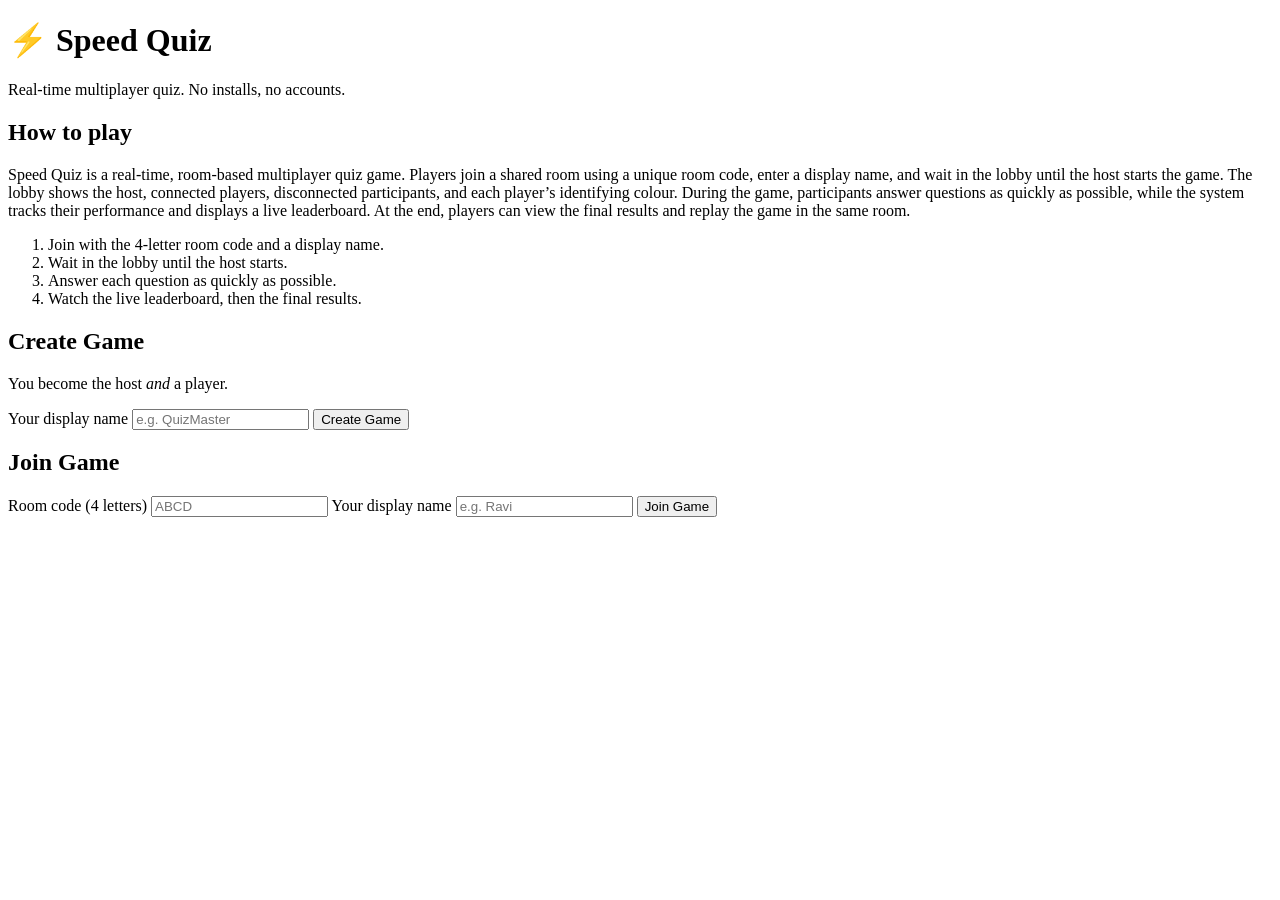
==== public/index.html @ 5b80a2ba "Add How to Play instructions for players" ====
<!DOCTYPE html>
<html lang="en">
<head>
<meta charset="utf-8">
<meta name="viewport" content="width=device-width, initial-scale=1">
<title>Speed Quiz</title>
<link rel="stylesheet" href="app.css">
</head>
<body>
<main class="wrap narrow">
  <h1 class="logo">⚡ Speed Quiz</h1>
  <p class="tagline">Real-time multiplayer quiz. No installs, no accounts.</p>

  <section class="card">
    <h2>How to play</h2>
    <p class="muted">Speed Quiz is a real-time, room-based multiplayer quiz game. Players join a shared room using a unique room code, enter a display name, and wait in the lobby until the host starts the game. The lobby shows the host, connected players, disconnected participants, and each player’s identifying colour. During the game, participants answer questions as quickly as possible, while the system tracks their performance and displays a live leaderboard. At the end, players can view the final results and replay the game in the same room.</p>
    <ol class="muted">
      <li>Join with the 4-letter room code and a display name.</li>
      <li>Wait in the lobby until the host starts.</li>
      <li>Answer each question as quickly as possible.</li>
      <li>Watch the live leaderboard, then the final results.</li>
    </ol>
  </section>

  <section class="card">
    <h2>Create Game</h2>
    <p class="muted">You become the host <em>and</em> a player.</p>
    <label class="field">
      <span>Your display name</span>
      <input id="create-name" maxlength="20" autocomplete="nickname" placeholder="e.g. QuizMaster">
    </label>
    <button id="create-btn" class="btn primary big">Create Game</button>
  </section>

  <section class="card">
    <h2>Join Game</h2>
    <label class="field">
      <span>Room code (4 letters)</span>
      <input id="join-room" maxlength="4" autocomplete="off" placeholder="ABCD" class="room-input">
    </label>
    <label class="field">
      <span>Your display name</span>
      <input id="join-name" maxlength="20" autocomplete="nickname" placeholder="e.g. Ravi">
    </label>
    <button id="join-btn" class="btn big">Join Game</button>
  </section>

  <p id="landing-error" class="error" hidden></p>
</main>
<script src="/socket.io/socket.io.js"></script>
<script>
(function () {
  'use strict';
  var params = new URLSearchParams(location.search);
  var prefill = (params.get('room') || '').toUpperCase().slice(0, 4);
  if (prefill) document.getElementById('join-room').value = prefill;

  var socket = io(); // relative URL: works behind tunnels/proxies
  var err = document.getElementById('landing-error');
  function showError(m) { err.textContent = m; err.hidden = false; }
  function clearError() { err.hidden = true; }
  function busy(btn, on) { btn.disabled = on; btn.classList.toggle('busy', on); }

  document.getElementById('create-btn').addEventListener('click', function () {
    clearError();
    var name = document.getElementById('create-name').value.trim();
    if (!name) return showError('Enter a display name first.');
    var btn = this; busy(btn, true);
    socket.emit('create-room', { name: name }, function (res) {
      busy(btn, false);
      if (!res || !res.ok) return showError((res && res.error) || 'Could not create room.');
      storeCreds(res.room, res.token, name);
      location.href = 'host.html?room=' + encodeURIComponent(res.room);
    });
  });

  document.getElementById('join-btn').addEventListener('click', function () {
    clearError();
    var room = document.getElementById('join-room').value.trim().toUpperCase();
    var name = document.getElementById('join-name').value.trim();
    if (!/^[A-Z]{4}$/.test(room)) return showError('Room code must be 4 letters.');
    if (!name) return showError('Enter a display name first.');
    var btn = this; busy(btn, true);
    socket.emit('join-room', { room: room, name: name }, function (res) {
      busy(btn, false);
      if (!res || !res.ok) return showError((res && res.error) || 'Could not join room.');
      storeCreds(res.room, res.token, name);
      location.href = 'player.html?room=' + encodeURIComponent(res.room);
    });
  });

  function storeCreds(room, token, name) {
    try {
      localStorage.setItem('sq_' + room + '_token', token);
      localStorage.setItem('sq_' + room + '_name', name);
    } catch (e) { /* private mode etc. */ }
  }
})();
</script>
</body>
</html>
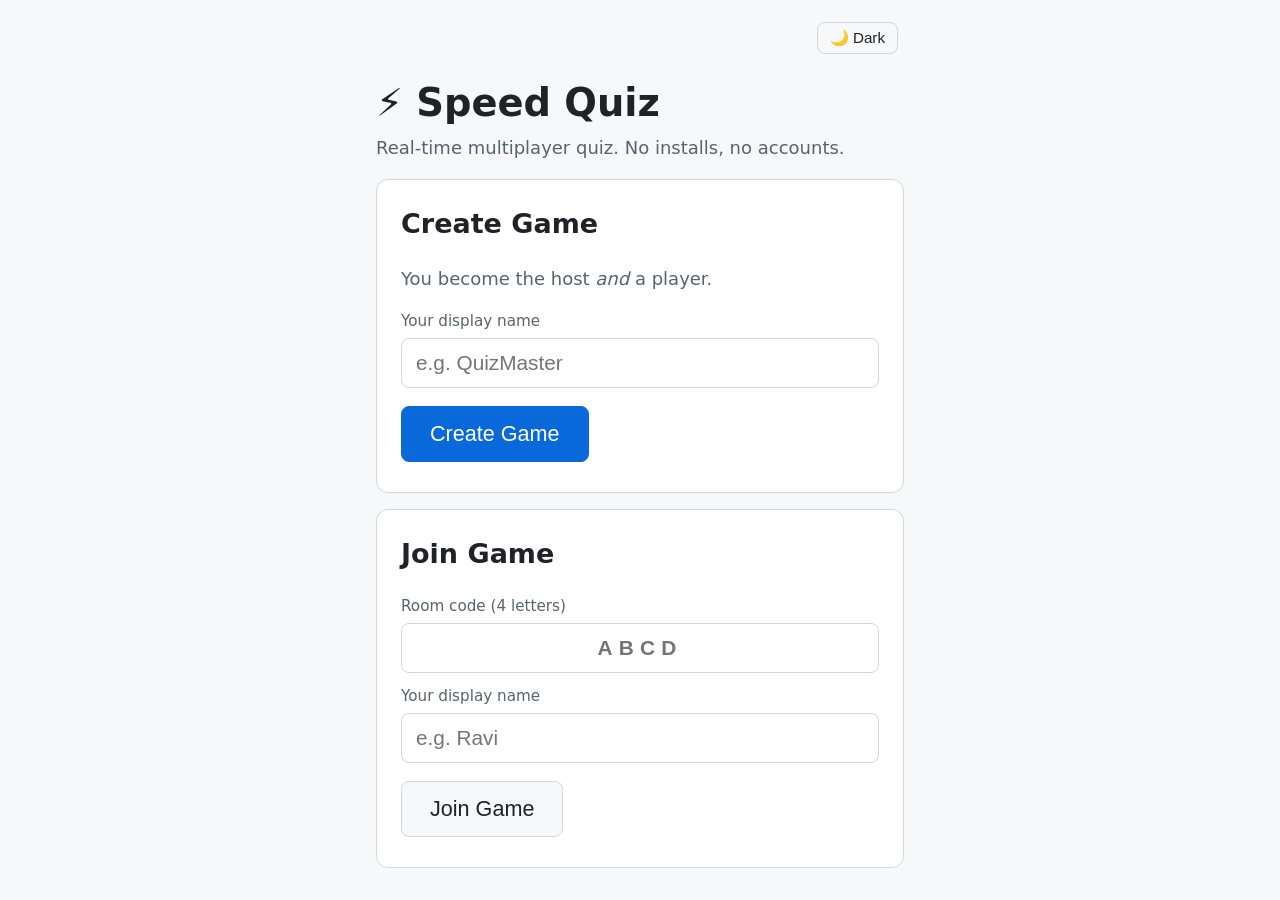
==== commit d8e45dd6: "Add light/dark theme toggle with system preference and persistence Fixes Tharsanan1/SpeedQuiz#3: tog" ====
--- a/public/index.html
+++ b/public/index.html
@@ -5,22 +5,16 @@
 <meta name="viewport" content="width=device-width, initial-scale=1">
 <title>Speed Quiz</title>
 <link rel="stylesheet" href="app.css">
+<script>try{var __t=localStorage.getItem('sq_theme');if(__t!=='light'&&__t!=='dark'){__t=(window.matchMedia&&matchMedia('(prefers-color-scheme: light)').matches)?'light':'dark';}document.documentElement.setAttribute('data-theme',__t);}catch(e){}</script>
 </head>
 <body>
 <main class="wrap narrow">
+  <div class="topbar">
+    <span></span>
+    <button type="button" class="btn theme-toggle" data-theme-toggle aria-label="Toggle dark mode">🌙 Dark</button>
+  </div>
   <h1 class="logo">⚡ Speed Quiz</h1>
   <p class="tagline">Real-time multiplayer quiz. No installs, no accounts.</p>
-
-  <section class="card">
-    <h2>How to play</h2>
-    <p class="muted">Speed Quiz is a real-time, room-based multiplayer quiz game. Players join a shared room using a unique room code, enter a display name, and wait in the lobby until the host starts the game. The lobby shows the host, connected players, disconnected participants, and each player’s identifying colour. During the game, participants answer questions as quickly as possible, while the system tracks their performance and displays a live leaderboard. At the end, players can view the final results and replay the game in the same room.</p>
-    <ol class="muted">
-      <li>Join with the 4-letter room code and a display name.</li>
-      <li>Wait in the lobby until the host starts.</li>
-      <li>Answer each question as quickly as possible.</li>
-      <li>Watch the live leaderboard, then the final results.</li>
-    </ol>
-  </section>
 
   <section class="card">
     <h2>Create Game</h2>
@@ -48,6 +42,7 @@
   <p id="landing-error" class="error" hidden></p>
 </main>
 <script src="/socket.io/socket.io.js"></script>
+<script src="theme.js"></script>
 <script>
 (function () {
   'use strict';
--- a/public/app.css
+++ b/public/app.css
@@ -0,0 +1,167 @@
+:root {
+  --bg: #0d1117;
+  --card: #161b22;
+  --border: #30363d;
+  --text: #f0f6fc;
+  --muted: #8b949e;
+  --accent: #2f81f7;
+  --accent2: #1f6feb;
+  --good: #3fb950;
+  --bad: #f85149;
+  --gold: #ffd700;
+  --input-bg: #0d1117;
+  --btn-bg: #21262d;
+  --btn-hover: #30363d;
+  --badge-bg: #21262d;
+  --color-scheme: dark;
+}
+:root[data-theme="light"] {
+  --bg: #f6f8fa;
+  --card: #ffffff;
+  --border: #d0d7de;
+  --text: #1f2328;
+  --muted: #59636e;
+  --accent: #0969da;
+  --accent2: #0969da;
+  --good: #1a7f37;
+  --bad: #d1242f;
+  --gold: #9a6700;
+  --input-bg: #ffffff;
+  --btn-bg: #f6f8fa;
+  --btn-hover: #eaeef2;
+  --badge-bg: #eaeef2;
+  --color-scheme: light;
+}
+* { box-sizing: border-box; }
+html { color-scheme: var(--color-scheme); }
+body {
+  margin: 0;
+  background: var(--bg);
+  color: var(--text);
+  font-family: system-ui, -apple-system, "Segoe UI", Roboto, sans-serif;
+  font-size: 18px;
+  line-height: 1.45;
+}
+.wrap { max-width: 1100px; margin: 0 auto; padding: 16px; }
+.wrap.narrow { max-width: 560px; }
+.logo { font-size: 2.4rem; margin: 0.4em 0 0.1em; }
+.logo.small { font-size: 1.4rem; margin: 0; }
+.tagline { color: var(--muted); margin-top: 0; }
+.topbar { display: flex; align-items: center; gap: 12px; margin-bottom: 12px; }
+.conn { margin-left: auto; color: var(--muted); font-size: 0.85rem; }
+.conn.on { color: var(--good); }
+.me { color: var(--muted); font-size: 0.95rem; }
+.card {
+  background: var(--card);
+  border: 1px solid var(--border);
+  border-radius: 12px;
+  padding: 24px;
+  margin-bottom: 16px;
+}
+.card h2 { margin-top: 0; }
+.muted { color: var(--muted); }
+.field { display: block; margin: 12px 0; }
+.field span { display: block; margin-bottom: 6px; color: var(--muted); font-size: 0.95rem; }
+input {
+  width: 100%;
+  font-size: 1.3rem;
+  padding: 12px 14px;
+  border-radius: 8px;
+  border: 1px solid var(--border);
+  background: var(--input-bg);
+  color: var(--text);
+}
+input:focus { outline: 2px solid var(--accent); border-color: var(--accent); }
+.room-input { text-transform: uppercase; font-weight: 700; letter-spacing: 0.3em; text-align: center; }
+.btn {
+  font-size: 1.1rem;
+  padding: 12px 20px;
+  border-radius: 8px;
+  border: 1px solid var(--border);
+  background: var(--btn-bg);
+  color: var(--text);
+  cursor: pointer;
+  margin: 6px 6px 6px 0;
+}
+.btn:hover:not(:disabled) { background: var(--btn-hover); }
+.btn:disabled { opacity: 0.45; cursor: not-allowed; }
+.btn.primary { background: var(--accent2); border-color: var(--accent2); color: #fff; }
+.btn.primary:hover:not(:disabled) { background: var(--accent); }
+.btn.danger { background: transparent; border-color: var(--bad); color: var(--bad); }
+.btn.big { font-size: 1.35rem; padding: 14px 28px; }
+.error { color: var(--bad); font-weight: 600; }
+.room-code { font-size: 3.4rem; font-weight: 800; letter-spacing: 0.25em; margin: 4px 0 12px; }
+.small-code { font-size: 2rem; }
+.joinrow { display: flex; gap: 8px; align-items: center; flex-wrap: wrap; }
+.join-url { font-size: 1.05rem; background: var(--input-bg); padding: 10px 12px; border-radius: 8px; border: 1px solid var(--border); word-break: break-all; }
+.lobby-grid { display: grid; grid-template-columns: 1.2fr 1fr; gap: 24px; }
+@media (max-width: 760px) { .lobby-grid { grid-template-columns: 1fr; } }
+.plist { list-style: none; padding: 0; margin: 0; }
+.plist li {
+  display: flex; align-items: center; gap: 10px;
+  padding: 10px 12px; border: 1px solid var(--border);
+  border-radius: 8px; margin-bottom: 8px; font-size: 1.2rem;
+}
+.dot { width: 16px; height: 16px; border-radius: 50%; flex: none; }
+.plist .off { color: var(--muted); font-size: 0.85rem; margin-left: auto; }
+.plist .kick { margin-left: auto; font-size: 0.9rem; padding: 4px 10px; }
+.host-tag { font-size: 0.75rem; background: var(--gold); color: #000; border-radius: 4px; padding: 2px 6px; font-weight: 700; }
+.qmeta { display: flex; gap: 8px; margin-bottom: 8px; flex-wrap: wrap; }
+.badge { background: var(--badge-bg); border: 1px solid var(--border); border-radius: 6px; padding: 4px 12px; font-weight: 700; }
+.badge.dim { color: var(--muted); font-weight: 400; text-transform: capitalize; }
+.badge.double { background: #5a2d0c; border-color: #f58231; color: #ffb86b; }
+.badge.host { background: #3a2f00; border-color: var(--gold); color: var(--gold); }
+.prompt { font-size: 2rem; margin: 0.3em 0 0.6em; }
+.timer { height: 22px; background: var(--input-bg); border: 1px solid var(--border); border-radius: 11px; overflow: hidden; }
+.timer-fill { height: 100%; width: 100%; background: linear-gradient(90deg, var(--good), var(--gold)); transition: width 0.2s linear; }
+.timer-fill.low { background: var(--bad); }
+.countdown { font-size: 2.6rem; font-weight: 800; text-align: center; margin: 8px 0; }
+#answer-form { display: flex; gap: 8px; }
+#answer-form input { flex: 1; }
+.answer-msg { font-size: 1.15rem; font-weight: 600; }
+.answer-msg.good { color: var(--good); }
+.answer-msg.bad { color: var(--bad); }
+.shake { animation: shake 0.4s; border-color: var(--bad) !important; }
+@keyframes shake {
+  0%, 100% { transform: translateX(0); }
+  25% { transform: translateX(-8px); }
+  50% { transform: translateX(8px); }
+  75% { transform: translateX(-4px); }
+}
+.progress { font-size: 1.4rem; font-weight: 700; margin: 12px 0 6px; }
+.chips { list-style: none; padding: 0; margin: 0; display: flex; flex-wrap: wrap; gap: 8px; }
+.chips li { border: 2px solid; border-radius: 20px; padding: 4px 14px; font-weight: 600; }
+.correct-answer { color: var(--good); }
+.rlist { list-style: none; padding: 0; }
+.rlist li { display: flex; gap: 10px; align-items: baseline; padding: 8px 4px; border-bottom: 1px solid var(--border); font-size: 1.25rem; }
+.rlist .pts { margin-left: auto; font-weight: 800; white-space: nowrap; }
+.rlist .time { color: var(--muted); font-size: 0.95rem; }
+.rlist .miss { color: var(--muted); }
+.llist { list-style: none; padding: 0; counter-reset: rank; }
+.llist li { display: flex; gap: 12px; align-items: center; padding: 10px 12px; border: 1px solid var(--border); border-radius: 8px; margin-bottom: 8px; font-size: 1.3rem; }
+.llist .rank { font-weight: 800; min-width: 2.2em; color: var(--muted); }
+.llist .score { margin-left: auto; font-weight: 800; }
+.llist .delta-up { color: var(--good); font-weight: 700; }
+.llist .delta-dn { color: var(--bad); font-weight: 700; }
+.llist li.me-row { border-color: var(--accent); }
+.podium { display: flex; gap: 12px; align-items: flex-end; margin: 16px 0 24px; }
+.podium .step { flex: 1; text-align: center; border: 1px solid var(--border); border-radius: 10px; padding: 16px 8px; }
+.podium .first { border-color: var(--gold); background: #2a2300; min-height: 150px; }
+.podium .second { min-height: 120px; }
+.podium .third { min-height: 100px; }
+.podium .medal { font-size: 2.4rem; }
+.podium .pname { font-size: 1.3rem; font-weight: 700; }
+.podium .pscore { color: var(--muted); }
+.host-controls { margin-top: 16px; padding-top: 12px; border-top: 1px solid var(--border); }
+.theme-toggle {
+  margin-left: auto;
+  font-size: 0.95rem;
+  padding: 6px 12px;
+  white-space: nowrap;
+}
+.topbar .conn { margin-left: 0; }
+.topbar .theme-toggle { margin-left: auto; }
+.topbar .theme-toggle + .conn, .topbar .conn + .theme-toggle { margin-left: 0; }
+:root[data-theme="light"] .podium .first { background: #fff8e1; }
+:root[data-theme="light"] .badge.double { background: #fff1e5; }
+:root[data-theme="light"] .badge.host { background: #fff8e1; }
